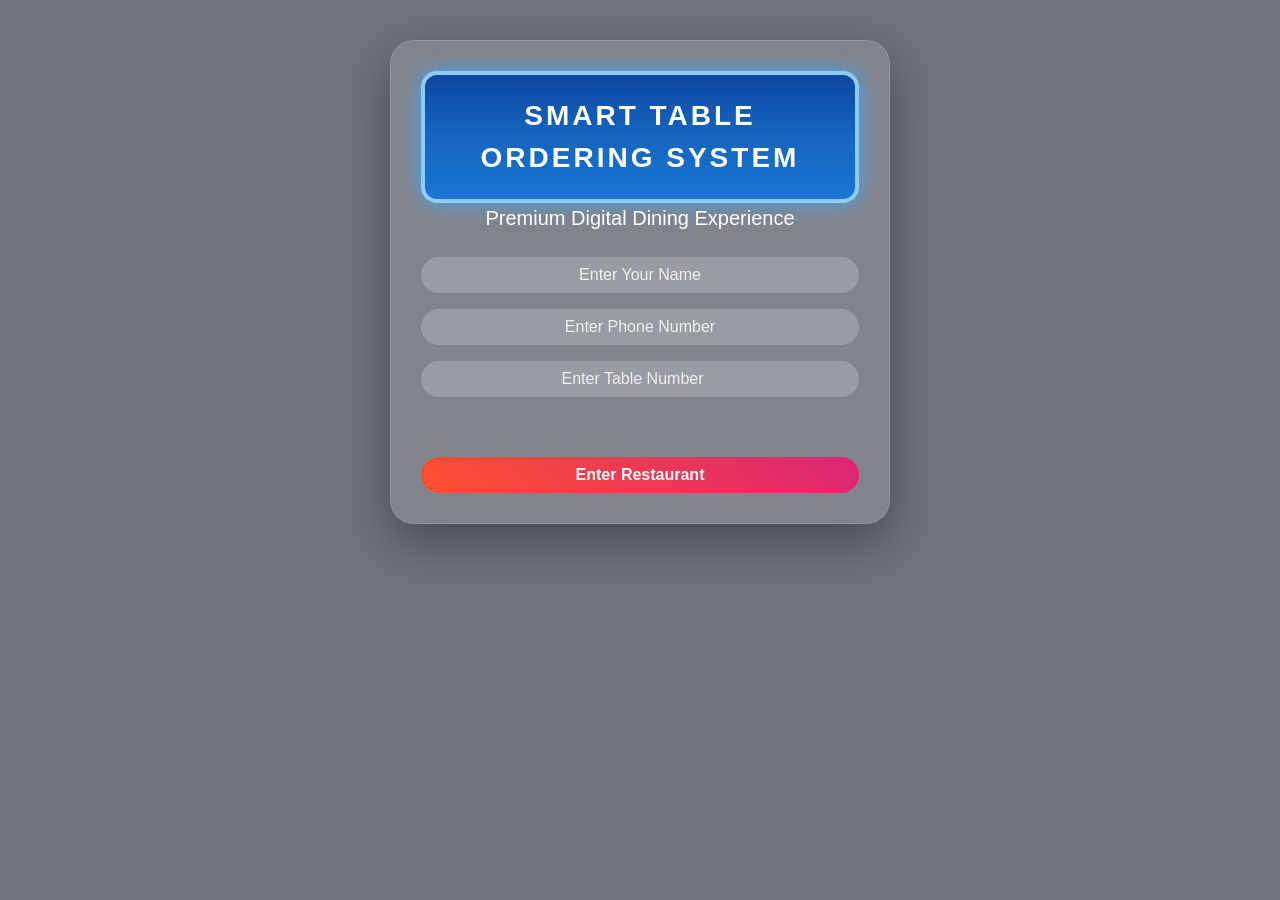
==== index.html @ 98f3b873 "with best admin pannel+qr on bill+ratings&feedback" ====
<!DOCTYPE html>
<html lang="en">
<head>
<meta charset="UTF-8">
<meta name="viewport" content="width=device-width, initial-scale=1.0">
<title>Smart Table Ordering System</title>
<link href="https://cdn.jsdelivr.net/npm/bootstrap@5.3.2/dist/css/bootstrap.min.css" rel="stylesheet">
<link rel="stylesheet" href="shared.css">
<link rel="stylesheet" href="index.css">
</head>
<body class="login-bg">
    <main class="page-shell">
        <section class="glass text-center mx-auto login-card">
            <div class="board-container">
                <div class="board">SMART TABLE ORDERING SYSTEM</div>
            </div>

            <p class="lead mb-2">Premium Digital Dining Experience</p>

            <form id="loginForm" class="mt-4">
                <input type="text" id="username" class="form-control mt-3" placeholder="Enter Your Name">
                <input type="tel" id="phoneNo" class="form-control mt-3" placeholder="Enter Phone Number">
                <input type="number" id="tableNo" class="form-control mt-3" placeholder="Enter Table Number">
                <p id="returningNote" class="small mt-3 mb-0 muted-note"></p>

                <button type="submit" class="btn btn-premium mt-4 w-100">Enter Restaurant</button>
            </form>
        </section>
    </main>

    <script src="script.js" defer></script>
    <script src="db.js" defer></script>
    <script src="login.js" defer></script>
</body>
</html>
---- shared.css ----
body {
    font-family: 'Poppins', sans-serif;
    margin: 0;
    min-height: 100vh;
    color: #ffffff;
    background-size: cover;
    background-position: center;
    background-repeat: no-repeat;
    position: relative;
}

body::before {
    content: "";
    position: fixed;
    inset: 0;
    background: rgba(10, 15, 30, 0.58);
    z-index: 0;
}

.page-shell {
    position: relative;
    z-index: 1;
    width: min(1120px, calc(100% - 32px));
    margin: 0 auto;
    padding: 40px 0;
}

.glass {
    background: rgba(255, 255, 255, 0.12);
    backdrop-filter: blur(12px);
    border-radius: 24px;
    padding: 30px;
    box-shadow: 0 18px 48px rgba(0, 0, 0, 0.35);
    border: 1px solid rgba(255, 255, 255, 0.14);
}

.form-control,
.form-select {
    background: rgba(255, 255, 255, 0.2);
    border: none;
    color: #ffffff;
    border-radius: 20px;
    text-align: center;
}

.form-control::placeholder {
    color: rgba(255, 255, 255, 0.85);
}

.form-select option {
    color: #111111;
}

.muted-note {
    color: #adadad;
    min-height: 20px;
}

.welcome-wrapper {
    display: flex;
    justify-content: center;
    margin-bottom: 24px;
}

.glass-welcome {
    text-align: center;
    padding: 22px 48px;
}

.welcome-text {
    font-size: 36px;
    font-weight: 700;
    letter-spacing: 1px;
    color: #fff4d1;
    text-transform: uppercase;
    margin: 0;
}

#customerName {
    color: #9bdcff;
    text-shadow: 0 0 12px rgba(42, 157, 255, 0.75);
    font-size: 42px;
}

.section-lead {
    color: rgba(255, 255, 255, 0.78);
    font-size: 0.95rem;
}

.empty-state {
    color: rgba(255, 255, 255, 0.85);
    margin: 0;
}

.table td,
.table th {
    vertical-align: middle;
}

@media (max-width: 768px) {
    .page-shell {
        width: min(100%, calc(100% - 20px));
        padding: 24px 0;
    }

    .glass {
        padding: 20px;
    }

    .welcome-text {
        font-size: 24px;
    }

    #customerName {
        font-size: 30px;
    }

    .glass-welcome {
        padding: 18px 22px;
    }
}
---- index.css ----
body.login-bg {
    background-image: url('https://images.unsplash.com/photo-1517248135467-4c7edcad34c4');
}

.login-card {
    max-width: 500px;
}

.board {
    background: linear-gradient(180deg, #0d47a1, #1565c0, #1976d2);
    padding: 20px 30px;
    border-radius: 16px;
    font-size: 28px;
    font-weight: 700;
    letter-spacing: 3px;
    text-align: center;
    border: 4px solid #90caf9;
    box-shadow: 0 0 20px #42a5f5;
}

.btn-premium {
    background: linear-gradient(45deg, #ff512f, #dd2476);
    border: none;
    border-radius: 30px;
    font-weight: 700;
    color: #ffffff;
}

.btn-premium:hover {
    color: #ffffff;
    opacity: 0.95;
}
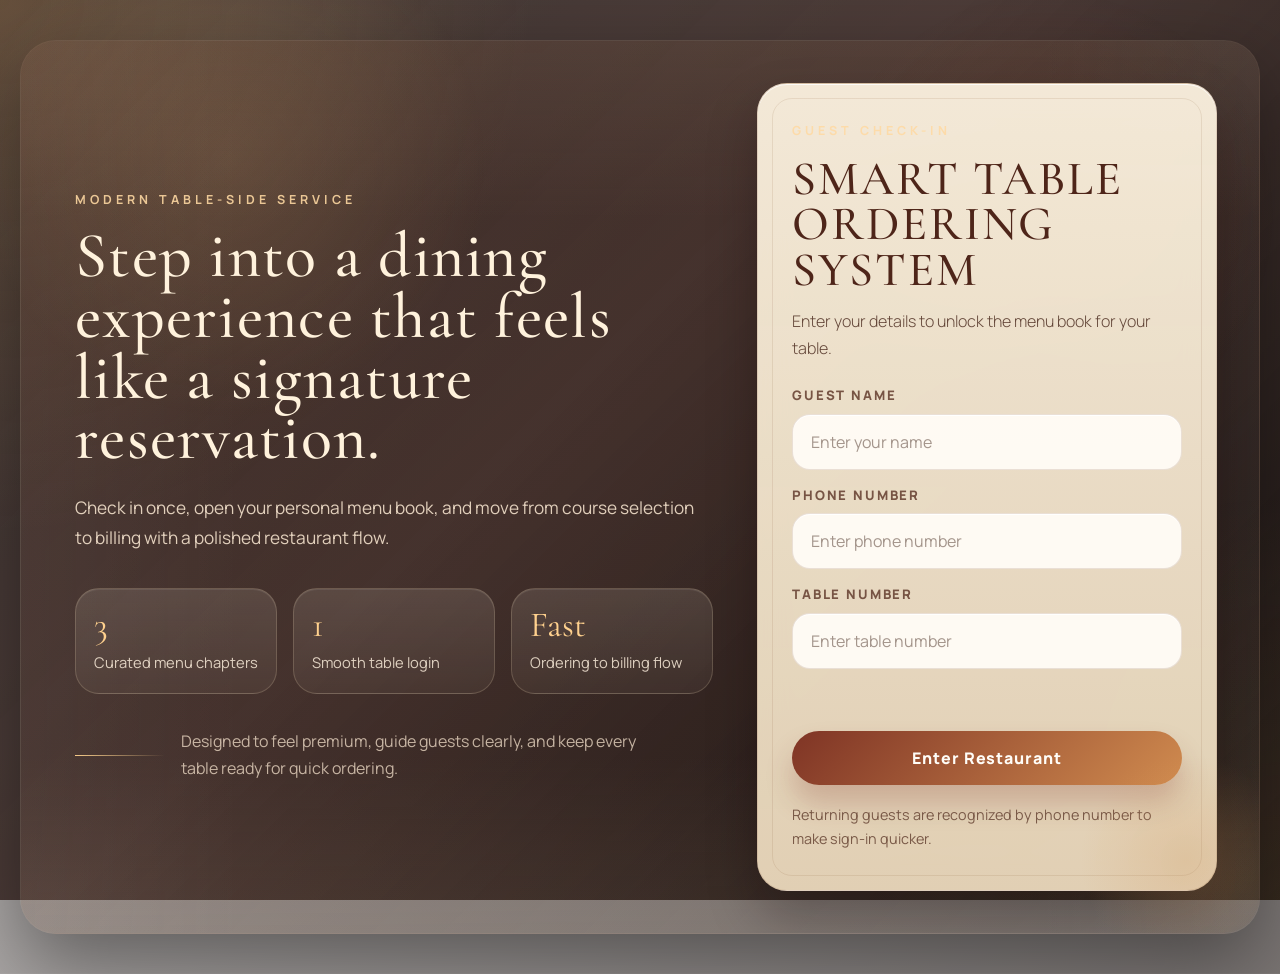
==== commit 930e6efe: "NEW AND BETTER UI" ====
--- a/index.html
+++ b/index.html
@@ -5,26 +5,64 @@
 <meta name="viewport" content="width=device-width, initial-scale=1.0">
 <title>Smart Table Ordering System</title>
 <link href="https://cdn.jsdelivr.net/npm/bootstrap@5.3.2/dist/css/bootstrap.min.css" rel="stylesheet">
+<link rel="preconnect" href="https://fonts.googleapis.com">
+<link rel="preconnect"  href="https://fonts.gstatic.com" crossorigin>
+<link href="https://fonts.googleapis.com/css2?family=Cormorant+Garamond:wght@500;600;700&family=Manrope:wght@400;500;600;700;800&display=swap" rel="stylesheet">
 <link rel="stylesheet" href="shared.css">
 <link rel="stylesheet" href="index.css">
 </head>
 <body class="login-bg">
-    <main class="page-shell">
-        <section class="glass text-center mx-auto login-card">
-            <div class="board-container">
-                <div class="board">SMART TABLE ORDERING SYSTEM</div>
+    <main class="page-shell login-shell">
+        <section class="login-stage" aria-label="Restaurant guest login">
+            <div class="login-story">
+                <p class="login-story__eyebrow">Modern Table-Side Service</p>
+                <h1>Step into a dining experience that feels like a signature reservation.</h1>
+                <p class="login-story__copy">Check in once, open your personal menu book, and move from course selection to billing with a polished restaurant flow.</p>
+
+                <div class="login-story__highlights" aria-label="Dining experience highlights">
+                    <article class="story-pill">
+                        <span class="story-pill__value">3</span>
+                        <span class="story-pill__label">Curated menu chapters</span>
+                    </article>
+                    <article class="story-pill">
+                        <span class="story-pill__value">1</span>
+                        <span class="story-pill__label">Smooth table login</span>
+                    </article>
+                    <article class="story-pill">
+                        <span class="story-pill__value">Fast</span>
+                        <span class="story-pill__label">Ordering to billing flow</span>
+                    </article>
+                </div>
+
+                <div class="story-note">
+                    <span class="story-note__line" aria-hidden="true"></span>
+                    <p>Designed to feel premium, guide guests clearly, and keep every table ready for quick ordering.</p>
+                </div>
             </div>
 
-            <p class="lead mb-2">Premium Digital Dining Experience</p>
+            <section class="login-panel glass" aria-labelledby="loginPanelTitle">
+                <div class="login-panel__glow" aria-hidden="true"></div>
+                <p class="login-panel__kicker">Guest Check-In</p>
+                <h2 id="loginPanelTitle" class="board">Smart Table Ordering System</h2>
+                <p class="lead login-panel__lead">Enter your details to unlock the menu book for your table.</p>
 
-            <form id="loginForm" class="mt-4">
-                <input type="text" id="username" class="form-control mt-3" placeholder="Enter Your Name">
-                <input type="tel" id="phoneNo" class="form-control mt-3" placeholder="Enter Phone Number">
-                <input type="number" id="tableNo" class="form-control mt-3" placeholder="Enter Table Number">
-                <p id="returningNote" class="small mt-3 mb-0 muted-note"></p>
+                <form id="loginForm" class="login-form mt-4">
+                    <label class="field-label" for="username">Guest Name</label>
+                    <input type="text" id="username" class="form-control mt-2" placeholder="Enter your name" autocomplete="name">
 
-                <button type="submit" class="btn btn-premium mt-4 w-100">Enter Restaurant</button>
-            </form>
+                    <label class="field-label mt-3" for="phoneNo">Phone Number</label>
+                    <input type="tel" id="phoneNo" class="form-control mt-2" placeholder="Enter phone number" autocomplete="tel" inputmode="numeric" maxlength="10">
+
+                    <label class="field-label mt-3" for="tableNo">Table Number</label>
+                    <input type="number" id="tableNo" class="form-control mt-2" placeholder="Enter table number" min="1" inputmode="numeric">
+
+                    <p id="returningNote" class="small mt-3 mb-0 muted-note"></p>
+
+                    <button type="submit" class="btn btn-premium mt-4 w-100">Enter Restaurant</button>
+                </form>
+
+                <p class="login-panel__footnote mb-0">Returning guests are recognized by phone number to make sign-in quicker.</p>
+            </section>
         </section>
     </main>
 
--- a/shared.css
+++ b/shared.css
@@ -1,121 +1,409 @@
+@import url('https://fonts.googleapis.com/css2?family=Cormorant+Garamond:wght@500;600;700&family=Manrope:wght@400;500;600;700;800&display=swap');
+
+:root {
+    --font-display: 'Cormorant Garamond', Georgia, serif;
+    --font-body: 'Manrope', 'Segoe UI', sans-serif;
+    --color-ink: #2c1b14;
+    --color-ink-soft: #6c5649;
+    --color-cream: #fbf4e7;
+    --color-paper: rgba(248, 239, 223, 0.94);
+    --color-paper-strong: rgba(255, 251, 245, 0.98);
+    --color-glass: rgba(34, 18, 14, 0.68);
+    --color-glass-soft: rgba(255, 244, 224, 0.08);
+    --color-line: rgba(255, 229, 194, 0.14);
+    --color-accent: #c98a4f;
+    --color-accent-strong: #7f3425;
+    --color-accent-soft: rgba(201, 138, 79, 0.14);
+    --color-success: #47754e;
+    --color-info: #4d7286;
+    --color-warning: #bd8a3f;
+    --color-danger: #8e4d3d;
+    --shadow-panel: 0 30px 80px rgba(0, 0, 0, 0.34);
+    --shadow-soft: 0 16px 30px rgba(14, 7, 5, 0.18);
+    --radius-panel: 30px;
+    --radius-card: 24px;
+    --radius-pill: 999px;
+}
+
+*,
+*::before,
+*::after {
+    box-sizing: border-box;
+}
+
+html {
+    scroll-behavior: smooth;
+}
+
 body {
-    font-family: 'Poppins', sans-serif;
+    font-family: var(--font-body);
     margin: 0;
     min-height: 100vh;
-    color: #ffffff;
+    color: #fff7eb;
     background-size: cover;
     background-position: center;
     background-repeat: no-repeat;
     position: relative;
+    line-height: 1.5;
 }
 
 body::before {
     content: "";
     position: fixed;
     inset: 0;
-    background: rgba(10, 15, 30, 0.58);
+    background:
+        radial-gradient(circle at top left, rgba(208, 145, 83, 0.16), transparent 26%),
+        linear-gradient(180deg, rgba(13, 7, 5, 0.44), rgba(13, 7, 5, 0.82));
     z-index: 0;
+}
+
+::selection {
+    background: rgba(201, 138, 79, 0.3);
+    color: #fffdf8;
 }
 
 .page-shell {
     position: relative;
     z-index: 1;
-    width: min(1120px, calc(100% - 32px));
+    width: min(1200px, calc(100% - 40px));
     margin: 0 auto;
-    padding: 40px 0;
+    padding: 42px 0 54px;
 }
 
 .glass {
-    background: rgba(255, 255, 255, 0.12);
-    backdrop-filter: blur(12px);
-    border-radius: 24px;
+    background:
+        linear-gradient(180deg, rgba(52, 25, 18, 0.82), rgba(21, 11, 8, 0.82)),
+        rgba(255, 255, 255, 0.02);
+    backdrop-filter: blur(18px);
+    border-radius: var(--radius-panel);
     padding: 30px;
-    box-shadow: 0 18px 48px rgba(0, 0, 0, 0.35);
-    border: 1px solid rgba(255, 255, 255, 0.14);
-}
-
-.form-control,
-.form-select {
-    background: rgba(255, 255, 255, 0.2);
-    border: none;
-    color: #ffffff;
-    border-radius: 20px;
-    text-align: center;
-}
-
-.form-control::placeholder {
-    color: rgba(255, 255, 255, 0.85);
-}
-
-.form-select option {
-    color: #111111;
+    box-shadow: var(--shadow-panel);
+    border: 1px solid var(--color-line);
+}
+
+h1,
+h2,
+h3,
+h4,
+h5,
+h6 {
+    margin-top: 0;
+}
+
+h1,
+h2,
+h3,
+h4,
+.welcome-text {
+    font-family: var(--font-display);
+    letter-spacing: 0.02em;
+}
+
+.section-lead {
+    color: rgba(255, 238, 212, 0.76);
+    font-size: 0.97rem;
+    line-height: 1.75;
 }
 
 .muted-note {
-    color: #adadad;
+    color: rgba(255, 225, 188, 0.68);
     min-height: 20px;
+}
+
+.empty-state {
+    color: rgba(255, 241, 220, 0.82);
+    margin: 0;
 }
 
 .welcome-wrapper {
     display: flex;
     justify-content: center;
-    margin-bottom: 24px;
+    margin-bottom: 26px;
 }
 
 .glass-welcome {
+    padding: 22px 34px;
     text-align: center;
-    padding: 22px 48px;
+    background: linear-gradient(180deg, rgba(43, 22, 16, 0.86), rgba(20, 10, 8, 0.82));
 }
 
 .welcome-text {
-    font-size: 36px;
-    font-weight: 700;
-    letter-spacing: 1px;
-    color: #fff4d1;
+    margin: 0;
+    font-size: clamp(2rem, 4vw, 3rem);
+    color: #fff3df;
+    line-height: 1;
+}
+
+.welcome-text small {
+    display: inline-block;
+    margin-top: 14px;
+    font-family: var(--font-body);
+    font-size: 0.98rem;
+    font-weight: 600;
+    letter-spacing: 0.04em;
+    text-transform: none;
+    color: rgba(255, 239, 213, 0.72);
+}
+
+#customerName {
+    color: #ffd49a;
+    text-shadow: 0 0 16px rgba(201, 138, 79, 0.18);
+    font-size: 1.08em;
+}
+
+.form-control,
+.form-select {
+    min-height: 48px;
+    padding: 12px 16px;
+    background: rgba(255, 251, 243, 0.12);
+    border: 1px solid rgba(255, 231, 199, 0.14);
+    color: #fff7ec;
+    border-radius: 18px;
+    box-shadow: inset 0 1px 0 rgba(255, 255, 255, 0.05);
+}
+
+.form-control::placeholder {
+    color: rgba(255, 235, 206, 0.52);
+}
+
+.form-select option {
+    color: #111111;
+}
+
+.form-control:focus,
+.form-select:focus {
+    background: rgba(255, 251, 243, 0.16);
+    color: #fff9f0;
+    border-color: rgba(201, 138, 79, 0.42);
+    box-shadow: 0 0 0 0.2rem rgba(201, 138, 79, 0.16);
+}
+
+.form-control:disabled,
+.form-select:disabled {
+    opacity: 0.68;
+}
+
+.btn {
+    border: none;
+    border-radius: var(--radius-pill);
+    padding: 11px 18px;
+    font-weight: 800;
+    letter-spacing: 0.04em;
+    transition: transform 0.2s ease, box-shadow 0.2s ease, background 0.2s ease, filter 0.2s ease;
+}
+
+.btn:hover,
+.btn:focus {
+    transform: translateY(-1px);
+}
+
+.btn:disabled {
+    opacity: 0.5;
+    transform: none;
+    cursor: not-allowed;
+}
+
+.btn-sm {
+    padding: 9px 14px;
+    font-size: 0.78rem;
+}
+
+.btn-primary {
+    background: linear-gradient(135deg, var(--color-accent-strong), var(--color-accent));
+    color: #fffdf9;
+    box-shadow: 0 16px 22px rgba(127, 52, 37, 0.2);
+}
+
+.btn-success {
+    background: linear-gradient(135deg, #3d6944, #78a16d);
+    color: #fbfff9;
+    box-shadow: 0 16px 22px rgba(61, 105, 68, 0.2);
+}
+
+.btn-info {
+    background: linear-gradient(135deg, #37596a, #6991a6);
+    color: #f8fcff;
+    box-shadow: 0 16px 22px rgba(55, 89, 106, 0.2);
+}
+
+.btn-warning {
+    background: linear-gradient(135deg, #8e6326, #d4a75e);
+    color: #fffdf8;
+    box-shadow: 0 16px 22px rgba(142, 99, 38, 0.2);
+}
+
+.btn-danger {
+    background: linear-gradient(135deg, #6d3127, #b86451);
+    color: #fffaf9;
+    box-shadow: 0 16px 22px rgba(109, 49, 39, 0.2);
+}
+
+.btn-secondary,
+.btn-dark {
+    background: linear-gradient(135deg, rgba(255, 245, 229, 0.08), rgba(255, 245, 229, 0.04));
+    color: #fff3dd;
+    border: 1px solid rgba(255, 226, 188, 0.12);
+    box-shadow: none;
+}
+
+.btn-outline-light {
+    background: rgba(255, 245, 229, 0.06);
+    color: #fff4df;
+    border: 1px solid rgba(255, 224, 183, 0.18);
+    box-shadow: none;
+}
+
+.btn-outline-light:hover,
+.btn-outline-light:focus,
+.btn-secondary:hover,
+.btn-secondary:focus,
+.btn-dark:hover,
+.btn-dark:focus {
+    background: rgba(255, 245, 229, 0.12);
+    color: #fff8ee;
+    border-color: rgba(255, 224, 183, 0.24);
+}
+
+.table-responsive {
+    border-radius: 22px;
+    border: 1px solid rgba(255, 229, 194, 0.08);
+    overflow: auto;
+}
+
+.table {
+    --bs-table-bg: transparent;
+    --bs-table-color: #fdf5e7;
+    --bs-table-striped-bg: rgba(255, 245, 229, 0.03);
+    --bs-table-striped-color: #fdf5e7;
+    --bs-table-hover-bg: rgba(201, 138, 79, 0.08);
+    --bs-table-hover-color: #fff9f1;
+    --bs-table-border-color: rgba(255, 229, 194, 0.08);
+    margin: 0;
+}
+
+.table thead th {
+    background: rgba(255, 244, 224, 0.06);
+    color: #ffe4b6;
+    font-size: 0.8rem;
     text-transform: uppercase;
-    margin: 0;
-}
-
-#customerName {
-    color: #9bdcff;
-    text-shadow: 0 0 12px rgba(42, 157, 255, 0.75);
-    font-size: 42px;
-}
-
-.section-lead {
-    color: rgba(255, 255, 255, 0.78);
-    font-size: 0.95rem;
-}
-
-.empty-state {
-    color: rgba(255, 255, 255, 0.85);
-    margin: 0;
+    letter-spacing: 0.12em;
+    font-weight: 800;
+    border-bottom-width: 1px;
+    white-space: nowrap;
 }
 
 .table td,
 .table th {
     vertical-align: middle;
+    padding: 15px 16px;
+}
+
+.table tbody td {
+    color: rgba(255, 245, 229, 0.88);
+}
+
+.table a {
+    color: #ffd49a;
+}
+
+.table a:hover {
+    color: #fff0d0;
+}
+
+.table-responsive::-webkit-scrollbar {
+    height: 10px;
+    width: 10px;
+}
+
+.table-responsive::-webkit-scrollbar-thumb {
+    border-radius: 999px;
+    background: rgba(255, 230, 194, 0.16);
+}
+
+.type-badge {
+    display: inline-flex;
+    align-items: center;
+    justify-content: center;
+    padding: 8px 12px;
+    border-radius: var(--radius-pill);
+    background: rgba(255, 228, 188, 0.08);
+    border: 1px solid rgba(255, 228, 188, 0.12);
+    color: #ffe0b2;
+    font-size: 0.78rem;
+    font-weight: 800;
+    letter-spacing: 0.05em;
+}
+
+.status-badge {
+    display: inline-flex;
+    align-items: center;
+    justify-content: center;
+    padding: 8px 12px;
+    border-radius: var(--radius-pill);
+    font-size: 0.74rem;
+    font-weight: 800;
+    letter-spacing: 0.08em;
+    text-transform: uppercase;
+}
+
+.status-badge--neutral {
+    background: rgba(255, 229, 194, 0.08);
+    border: 1px solid rgba(255, 229, 194, 0.12);
+    color: #ffe0b2;
+}
+
+.status-badge--positive {
+    background: rgba(71, 117, 78, 0.18);
+    border: 1px solid rgba(120, 161, 109, 0.2);
+    color: #d7ecd1;
+}
+
+.status-badge--warning {
+    background: rgba(189, 138, 63, 0.18);
+    border: 1px solid rgba(212, 167, 94, 0.22);
+    color: #ffe3b5;
+}
+
+.status-badge--danger {
+    background: rgba(142, 77, 61, 0.18);
+    border: 1px solid rgba(184, 100, 81, 0.22);
+    color: #ffd1c7;
+}
+
+a {
+    color: inherit;
+}
+
+button:focus-visible,
+input:focus-visible,
+select:focus-visible,
+textarea:focus-visible,
+a:focus-visible {
+    outline: 2px solid rgba(255, 216, 154, 0.48);
+    outline-offset: 2px;
 }
 
 @media (max-width: 768px) {
     .page-shell {
-        width: min(100%, calc(100% - 20px));
-        padding: 24px 0;
+        width: min(100%, calc(100% - 22px));
+        padding: 26px 0 34px;
     }
 
     .glass {
-        padding: 20px;
+        padding: 22px;
+        border-radius: 24px;
     }
 
-    .welcome-text {
-        font-size: 24px;
+    .glass-welcome {
+        padding: 18px 20px;
     }
 
-    #customerName {
-        font-size: 30px;
+    .welcome-text small {
+        font-size: 0.88rem;
     }
 
-    .glass-welcome {
-        padding: 18px 22px;
+    .table td,
+    .table th {
+        padding: 12px 13px;
     }
 }
--- a/index.css
+++ b/index.css
@@ -1,32 +1,341 @@
 body.login-bg {
-    background-image: url('https://images.unsplash.com/photo-1517248135467-4c7edcad34c4');
-}
-
-.login-card {
-    max-width: 500px;
+    font-family: 'Manrope', 'Segoe UI', sans-serif;
+    background-image: linear-gradient(135deg, rgba(19, 9, 6, 0.22), rgba(19, 9, 6, 0.56)), url('https://images.unsplash.com/photo-1514933651103-005eec06c04b?auto=format&fit=crop&w=1600&q=80');
+    overflow-x: hidden;
+}
+
+body.login-bg::before {
+    background:
+        radial-gradient(circle at top left, rgba(208, 150, 83, 0.26), transparent 34%),
+        linear-gradient(135deg, rgba(20, 9, 6, 0.76), rgba(41, 19, 14, 0.72) 44%, rgba(13, 7, 5, 0.88));
+}
+
+body.login-bg::after {
+    content: "";
+    position: fixed;
+    inset: 0;
+    background:
+        radial-gradient(circle at 18% 18%, rgba(255, 217, 160, 0.16), transparent 20%),
+        radial-gradient(circle at 82% 24%, rgba(183, 88, 58, 0.18), transparent 18%),
+        radial-gradient(circle at bottom right, rgba(255, 194, 120, 0.12), transparent 26%);
+    pointer-events: none;
+    z-index: 0;
+}
+
+.login-shell.page-shell {
+    width: min(1240px, calc(100% - 40px));
+    min-height: 100vh;
+    display: grid;
+    align-items: center;
+    padding: 40px 0;
+}
+
+.login-stage {
+    position: relative;
+    display: grid;
+    grid-template-columns: minmax(0, 1.1fr) minmax(360px, 460px);
+    gap: 36px;
+    align-items: stretch;
+    padding: 42px;
+    border-radius: 36px;
+    overflow: hidden;
+    border: 1px solid rgba(255, 232, 205, 0.14);
+    background:
+        linear-gradient(135deg, rgba(78, 36, 22, 0.24), rgba(19, 10, 8, 0.12)),
+        rgba(0, 0, 0, 0.08);
+    box-shadow: 0 30px 80px rgba(0, 0, 0, 0.42);
+}
+
+.login-stage::before {
+    content: "";
+    position: absolute;
+    inset: 0;
+    background:
+        linear-gradient(90deg, rgba(255, 255, 255, 0.04), transparent 18%, transparent 82%, rgba(255, 255, 255, 0.04)),
+        linear-gradient(180deg, rgba(255, 224, 183, 0.08), transparent 20%, transparent 80%, rgba(255, 224, 183, 0.08));
+    pointer-events: none;
+}
+
+.login-stage > * {
+    position: relative;
+    z-index: 1;
+}
+
+.login-story {
+    display: flex;
+    flex-direction: column;
+    justify-content: center;
+    padding: 18px 8px 18px 12px;
+    color: #fff2dc;
+    animation: storyReveal 0.95s ease both;
+}
+
+.login-story__eyebrow,
+.login-panel__kicker {
+    margin: 0 0 16px;
+    text-transform: uppercase;
+    letter-spacing: 0.32em;
+    font-size: 0.78rem;
+    font-weight: 700;
+    color: rgba(255, 217, 163, 0.88);
+}
+
+.login-story h1 {
+    margin: 0;
+    font-family: 'Cormorant Garamond', Georgia, serif;
+    font-size: clamp(3rem, 5vw, 5rem);
+    line-height: 0.95;
+    letter-spacing: 0.02em;
+    max-width: 720px;
+}
+
+.login-story__copy {
+    max-width: 620px;
+    margin: 24px 0 0;
+    font-size: 1.08rem;
+    line-height: 1.75;
+    color: rgba(255, 237, 214, 0.84);
+}
+
+.login-story__highlights {
+    display: grid;
+    grid-template-columns: repeat(3, minmax(0, 1fr));
+    gap: 16px;
+    margin-top: 34px;
+}
+
+.story-pill {
+    padding: 18px 18px 20px;
+    border-radius: 24px;
+    background: linear-gradient(180deg, rgba(255, 244, 227, 0.12), rgba(255, 236, 210, 0.05));
+    border: 1px solid rgba(255, 229, 196, 0.18);
+    backdrop-filter: blur(10px);
+    box-shadow: inset 0 1px 0 rgba(255, 255, 255, 0.08);
+}
+
+.story-pill__value {
+    display: block;
+    font-family: 'Cormorant Garamond', Georgia, serif;
+    font-size: 2.2rem;
+    line-height: 1;
+    color: #ffd18e;
+}
+
+.story-pill__label {
+    display: block;
+    margin-top: 10px;
+    font-size: 0.92rem;
+    line-height: 1.45;
+    color: rgba(255, 242, 223, 0.82);
+}
+
+.story-note {
+    display: flex;
+    align-items: center;
+    gap: 16px;
+    margin-top: 34px;
+    max-width: 580px;
+}
+
+.story-note__line {
+    width: 90px;
+    height: 1px;
+    flex-shrink: 0;
+    background: linear-gradient(90deg, rgba(255, 211, 142, 0.95), rgba(255, 211, 142, 0));
+}
+
+.story-note p {
+    margin: 0;
+    color: rgba(255, 237, 214, 0.7);
+    line-height: 1.7;
+}
+
+.login-panel {
+    position: relative;
+    margin-left: auto;
+    background: linear-gradient(180deg, rgba(250, 240, 222, 0.96), rgba(236, 218, 189, 0.94));
+    color: #2f1f18;
+    padding: 38px 34px;
+    border: 1px solid rgba(132, 85, 55, 0.16);
+    box-shadow:
+        0 26px 50px rgba(17, 8, 6, 0.28),
+        inset 0 1px 0 rgba(255, 255, 255, 0.82);
+    animation: panelRise 0.95s cubic-bezier(0.22, 1, 0.36, 1) both;
+}
+
+.login-panel::before {
+    content: "";
+    position: absolute;
+    inset: 14px;
+    border-radius: 20px;
+    border: 1px solid rgba(132, 85, 55, 0.12);
+    pointer-events: none;
+}
+
+.login-panel__glow {
+    position: absolute;
+    inset: auto -80px -80px auto;
+    width: 220px;
+    height: 220px;
+    border-radius: 50%;
+    background: radial-gradient(circle, rgba(208, 145, 83, 0.22), transparent 68%);
+    pointer-events: none;
 }
 
 .board {
-    background: linear-gradient(180deg, #0d47a1, #1565c0, #1976d2);
-    padding: 20px 30px;
-    border-radius: 16px;
-    font-size: 28px;
-    font-weight: 700;
-    letter-spacing: 3px;
-    text-align: center;
-    border: 4px solid #90caf9;
-    box-shadow: 0 0 20px #42a5f5;
+    margin: 0;
+    padding: 0;
+    font-family: 'Cormorant Garamond', Georgia, serif;
+    font-size: clamp(2.15rem, 4vw, 3rem);
+    line-height: 0.95;
+    letter-spacing: 0.04em;
+    color: #4e2519;
+    text-align: left;
+    text-transform: uppercase;
+}
+
+.login-panel__lead {
+    margin: 14px 0 0;
+    color: #65483a;
+    font-size: 1rem;
+    line-height: 1.7;
+}
+
+.field-label {
+    display: block;
+    font-size: 0.82rem;
+    font-weight: 800;
+    letter-spacing: 0.14em;
+    text-transform: uppercase;
+    color: #775444;
+}
+
+.login-panel .form-control {
+    background: rgba(255, 251, 245, 0.96);
+    border: 1px solid rgba(127, 89, 63, 0.16);
+    color: #2f1f18;
+    border-radius: 18px;
+    text-align: left;
+    padding: 15px 18px;
+    box-shadow: inset 0 1px 0 rgba(255, 255, 255, 0.9);
+}
+
+.login-panel .form-control::placeholder {
+    color: rgba(80, 55, 44, 0.52);
+}
+
+.login-panel .form-control:focus {
+    background: #fffdf9;
+    color: #2f1f18;
+    border-color: rgba(176, 111, 68, 0.52);
+    box-shadow: 0 0 0 0.22rem rgba(208, 150, 83, 0.18);
+}
+
+.muted-note {
+    color: #8a5a45;
+    min-height: 22px;
+    font-weight: 600;
 }
 
 .btn-premium {
-    background: linear-gradient(45deg, #ff512f, #dd2476);
+    background: linear-gradient(135deg, #7f3425, #d08b4f);
     border: none;
-    border-radius: 30px;
-    font-weight: 700;
-    color: #ffffff;
-}
-
-.btn-premium:hover {
-    color: #ffffff;
-    opacity: 0.95;
-}
+    border-radius: 999px;
+    font-weight: 800;
+    letter-spacing: 0.06em;
+    color: #fffdf8;
+    padding: 15px 22px;
+    box-shadow: 0 18px 28px rgba(127, 52, 37, 0.24);
+    transition: transform 0.22s ease, box-shadow 0.22s ease, filter 0.22s ease;
+}
+
+.btn-premium:hover,
+.btn-premium:focus {
+    color: #fffdf8;
+    transform: translateY(-2px);
+    box-shadow: 0 22px 32px rgba(127, 52, 37, 0.28);
+    filter: saturate(1.05);
+}
+
+.login-panel__footnote {
+    margin-top: 18px;
+    font-size: 0.9rem;
+    line-height: 1.7;
+    color: #7a5a48;
+}
+
+@keyframes storyReveal {
+    0% {
+        opacity: 0;
+        transform: translateY(18px);
+    }
+    100% {
+        opacity: 1;
+        transform: translateY(0);
+    }
+}
+
+@keyframes panelRise {
+    0% {
+        opacity: 0;
+        transform: translateY(24px) scale(0.98);
+    }
+    100% {
+        opacity: 1;
+        transform: translateY(0) scale(1);
+    }
+}
+
+@media (max-width: 991px) {
+    .login-shell.page-shell {
+        width: min(100%, calc(100% - 24px));
+        padding: 28px 0;
+    }
+
+    .login-stage {
+        grid-template-columns: 1fr;
+        gap: 28px;
+        padding: 28px;
+    }
+
+    .login-story {
+        padding: 0;
+    }
+
+    .login-panel {
+        width: min(100%, 560px);
+        margin: 0 auto;
+    }
+}
+
+@media (max-width: 767px) {
+    .login-stage {
+        padding: 22px;
+        border-radius: 28px;
+    }
+
+    .login-story__highlights {
+        grid-template-columns: 1fr;
+    }
+
+    .story-note {
+        gap: 12px;
+    }
+
+    .story-note__line {
+        width: 54px;
+    }
+
+    .login-panel {
+        padding: 28px 22px;
+    }
+}
+
+@media (prefers-reduced-motion: reduce) {
+    .login-story,
+    .login-panel,
+    .btn-premium {
+        animation: none;
+        transition: none;
+    }
+}
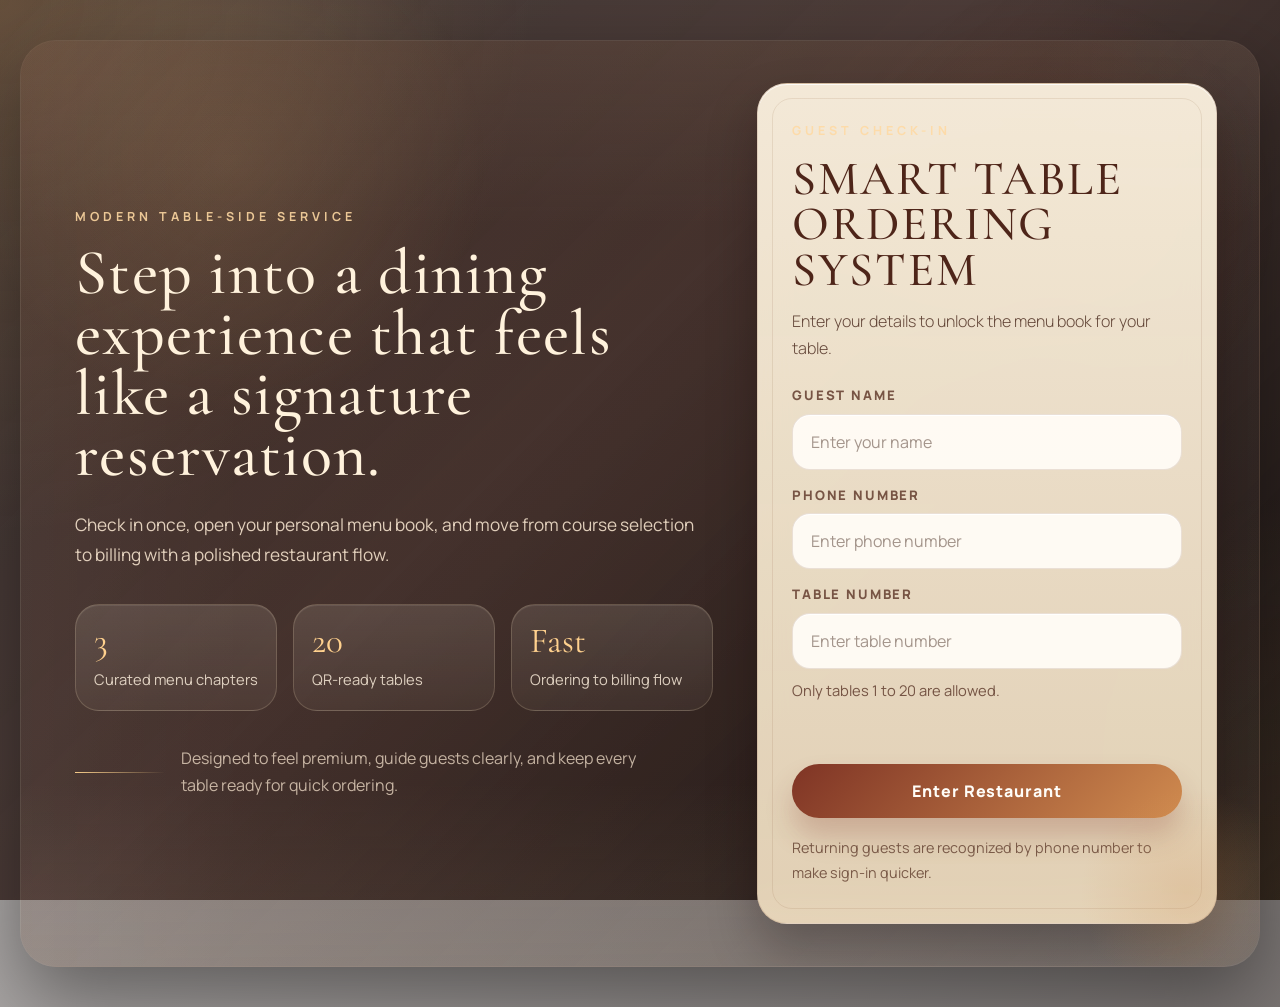
==== commit 48723a45: "NEW ANIMATION FOR ITEMS AND FOOD RECOMENDATION GO TO CART BUTTON ADDED" ====
--- a/index.html
+++ b/index.html
@@ -25,8 +25,8 @@
                         <span class="story-pill__label">Curated menu chapters</span>
                     </article>
                     <article class="story-pill">
-                        <span class="story-pill__value">1</span>
-                        <span class="story-pill__label">Smooth table login</span>
+                        <span class="story-pill__value">20</span>
+                        <span class="story-pill__label">QR-ready tables</span>
                     </article>
                     <article class="story-pill">
                         <span class="story-pill__value">Fast</span>
@@ -44,7 +44,7 @@
                 <div class="login-panel__glow" aria-hidden="true"></div>
                 <p class="login-panel__kicker">Guest Check-In</p>
                 <h2 id="loginPanelTitle" class="board">Smart Table Ordering System</h2>
-                <p class="lead login-panel__lead">Enter your details to unlock the menu book for your table.</p>
+                <p id="loginLead" class="lead login-panel__lead">Enter your details to unlock the menu book for your table.</p>
 
                 <form id="loginForm" class="login-form mt-4">
                     <label class="field-label" for="username">Guest Name</label>
@@ -53,15 +53,24 @@
                     <label class="field-label mt-3" for="phoneNo">Phone Number</label>
                     <input type="tel" id="phoneNo" class="form-control mt-2" placeholder="Enter phone number" autocomplete="tel" inputmode="numeric" maxlength="10">
 
-                    <label class="field-label mt-3" for="tableNo">Table Number</label>
-                    <input type="number" id="tableNo" class="form-control mt-2" placeholder="Enter table number" min="1" inputmode="numeric">
+                    <div id="detectedTableCard" class="table-detect-card d-none mt-3" aria-live="polite">
+                        <span class="table-detect-card__label">Detected Table</span>
+                        <strong id="detectedTableValue" class="table-detect-card__value">Table 1</strong>
+                        <p id="detectedTableHint" class="table-detect-card__hint mb-0">This table number came from the QR code on the table.</p>
+                    </div>
+
+                    <div id="tableFieldGroup" class="mt-3">
+                        <label class="field-label" for="tableNo">Table Number</label>
+                        <input type="number" id="tableNo" class="form-control mt-2" placeholder="Enter table number" min="1" max="20" inputmode="numeric">
+                        <p class="table-field-note mb-0">Only tables 1 to 20 are allowed.</p>
+                    </div>
 
                     <p id="returningNote" class="small mt-3 mb-0 muted-note"></p>
 
                     <button type="submit" class="btn btn-premium mt-4 w-100">Enter Restaurant</button>
                 </form>
 
-                <p class="login-panel__footnote mb-0">Returning guests are recognized by phone number to make sign-in quicker.</p>
+                <p id="loginFootnote" class="login-panel__footnote mb-0">Returning guests are recognized by phone number to make sign-in quicker.</p>
             </section>
         </section>
     </main>
--- a/index.css
+++ b/index.css
@@ -237,6 +237,40 @@
     font-weight: 600;
 }
 
+.table-detect-card {
+    padding: 18px 20px;
+    border-radius: 22px;
+    background: linear-gradient(135deg, rgba(127, 52, 37, 0.08), rgba(208, 139, 79, 0.18));
+    border: 1px solid rgba(146, 94, 54, 0.18);
+    box-shadow: inset 0 1px 0 rgba(255, 255, 255, 0.42);
+}
+
+.table-detect-card__label {
+    display: block;
+    font-size: 0.78rem;
+    font-weight: 800;
+    letter-spacing: 0.14em;
+    text-transform: uppercase;
+    color: #7d553f;
+}
+
+.table-detect-card__value {
+    display: block;
+    margin-top: 8px;
+    font-family: 'Cormorant Garamond', Georgia, serif;
+    font-size: 2.1rem;
+    line-height: 1;
+    color: #4e2519;
+}
+
+.table-detect-card__hint,
+.table-field-note {
+    margin-top: 10px;
+    color: #755444;
+    font-size: 0.92rem;
+    line-height: 1.6;
+}
+
 .btn-premium {
     background: linear-gradient(135deg, #7f3425, #d08b4f);
     border: none;
